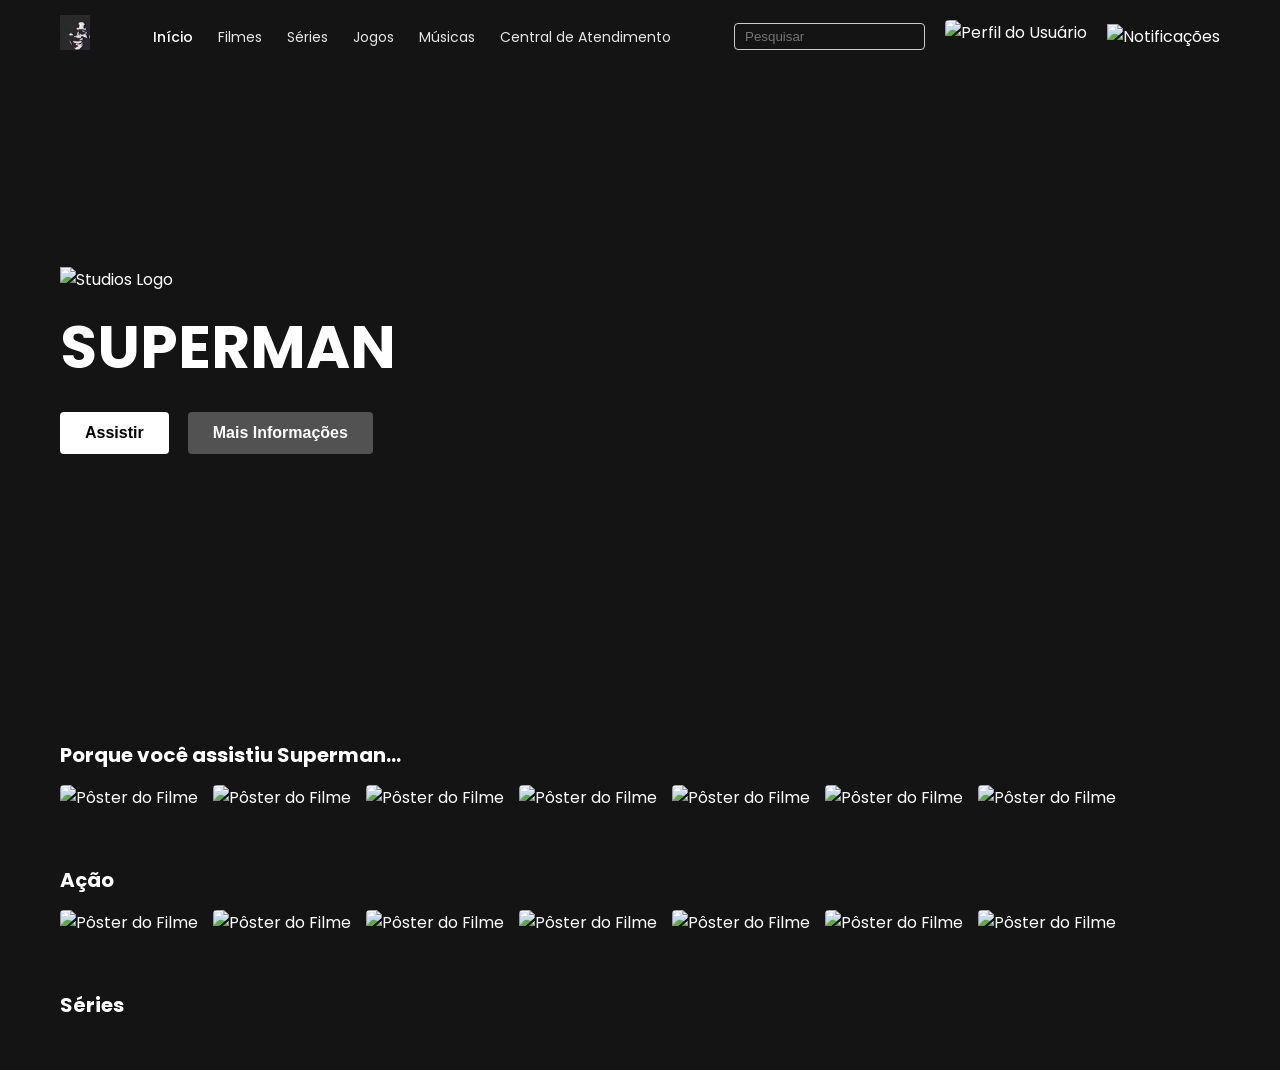
==== Stream Flow Project/index.html @ d80df19a "Add files via upload" ====
<!DOCTYPE html>
<html lang="pt-br">
<head>
    <meta charset="UTF-8">
    <meta name="viewport" content="width=device-width, initial-scale=1.0">
    <title>StreamFlow - Seu Centro de Entretenimento</title>
    
    <link rel="stylesheet" href="style.css">
    
    <link rel="preconnect" href="https://fonts.googleapis.com">
    <link rel="preconnect" href="https://fonts.gstatic.com" crossorigin>
    <link href="https://fonts.googleapis.com/css2?family=Poppins:wght@400;500;700&display=swap" rel="stylesheet">
</head>
<body>

    <header class="main-header">
        <div class="header-content">
            <a href="#" class="logo">
                <img src="images/unnamed (2).png" alt="StreamFlow Logo">
            </a>
            <nav class="main-nav">
                <ul>
                    <li><a href="#" class="active">Início</a></li>
                    <li><a href="#">Filmes</a></li>
                    <li><a href="#">Séries</a></li>
                    <li><a href="#">Jogos</a></li>
                    <li><a href="#">Músicas</a></li>
                    <li><a href="#">Central de Atendimento</a></li>
                </ul>
            </nav>
            <div class="user-menu">
                <input type="text" class="search-bar" placeholder="Pesquisar">
                <img src="images/user-avatar.png" alt="Perfil do Usuário" class="user-avatar">
                <img src="images/bell-icon.png" alt="Notificações" class="notification-bell">
            </div>
        </div>
    </header>

    <main>
        <section class="hero-section">
            <div class="hero-content">
                <img src="images/superman-studios-logo.png" alt="Studios Logo" class="hero-studio-logo">
                <h1 class="hero-title">SUPERMAN</h1>
                <div class="hero-buttons">
                    <button class="btn btn-primary">Assistir</button>
                    <button class="btn btn-secondary">Mais Informações</button>
                </div>
            </div>
        </section>

        <section class="carousel-section">
            <h2>Porque você assistiu Superman...</h2>
            <div class="movie-list">
                <div class="movie-poster">
                    <img src="images/poster-superman-1.jpg" alt="Pôster do Filme">
                </div>
                <div class="movie-poster">
                    <img src="images/poster-superman-2.jpg" alt="Pôster do Filme">
                </div>
                <div class="movie-poster">
                    <img src="images/poster-superman-3.jpg" alt="Pôster do Filme">
                </div>
                <div class="movie-poster">
                    <img src="images/poster-superman-4.jpg" alt="Pôster do Filme">
                </div>
                <div class="movie-poster">
                    <img src="images/poster-superman-5.jpg" alt="Pôster do Filme">
                </div>
                <div class="movie-poster">
                    <img src="images/poster-superman-6.jpg" alt="Pôster do Filme">
                </div>
                <div class="movie-poster">
                    <img src="images/poster-superman-7.jpg" alt="Pôster do Filme">
                </div>
            </div>
        </section>
        
        <section class="carousel-section">
            <h2>Ação</h2>
            <div class="movie-list">
                <div class="movie-poster">
                    <img src="images/poster-acao-1.jpg" alt="Pôster do Filme">
                </div>
                <div class="movie-poster">
                    <img src="images/poster-acao-2.jpg" alt="Pôster do Filme">
                </div>
                 <div class="movie-poster">
                    <img src="images/poster-acao-3.jpg" alt="Pôster do Filme">
                </div>
                 <div class="movie-poster">
                    <img src="images/poster-acao-4.jpg" alt="Pôster do Filme">
                </div>
                 <div class="movie-poster">
                    <img src="images/poster-acao-5.jpg" alt="Pôster do Filme">
                </div>
                 <div class="movie-poster">
                    <img src="images/poster-acao-6.jpg" alt="Pôster do Filme">
                </div>
                 <div class="movie-poster">
                    <img src="images/poster-acao-7.jpg" alt="Pôster do Filme">
                </div>
            </div>
        </section>

        <section class="carousel-section">
            <h2>Séries</h2>
            <div class="movie-list">
                </div>
        </section>

    </main>

</body>
</html>
---- Stream Flow Project/style.css ----
* {
    margin: 0;
    padding: 0;
    box-sizing: border-box;
}

body {
    background-color: #141414; 
    color: #ffffff; 
    font-family: 'Poppins', sans-serif;
}


.main-header {
    background-color: rgba(20, 20, 20, 0.8);
    padding: 15px 60px;
    position: fixed; 
    width: 100%;
    top: 0;
    z-index: 1000;
}

.header-content {
    display: flex;
    justify-content: space-between;
    align-items: center;
}

.logo img {
    height: 35px;
}

.main-nav ul {
    list-style: none;
    display: flex;
    gap: 25px;
}

.main-nav a {
    color: #e5e5e5;
    text-decoration: none;
    font-size: 14px;
    transition: color 0.3s;
}

.main-nav a:hover, .main-nav a.active {
    color: #ffffff;
    font-weight: 500;
}

.user-menu {
    display: flex;
    align-items: center;
    gap: 20px;
}

.search-bar {
    background-color: transparent;
    border: 1px solid #ccc;
    color: white;
    padding: 5px 10px;
    border-radius: 4px;
}

.user-avatar {
    height: 32px;
    border-radius: 4px;
}

.notification-bell {
    height: 24px;
}


.hero-section {
    height: 80vh; 
    background-image: linear-gradient(to top, rgba(20, 20, 20, 1) 10%, rgba(20, 20, 20, 0) 50%), url('images/superman-background.jpg');
    background-size: cover;
    background-position: center top;
    display: flex;
    flex-direction: column;
    justify-content: center;
    padding-left: 60px;
}

.hero-studio-logo {
    width: 150px;
    margin-bottom: 10px;
}

.hero-title {
    font-size: 60px;
    font-weight: 700;
    text-transform: uppercase;
    margin-bottom: 20px;
}

.hero-buttons .btn {
    padding: 12px 25px;
    border: none;
    border-radius: 4px;
    font-size: 16px;
    font-weight: 700;
    margin-right: 15px;
    cursor: pointer;
    transition: opacity 0.3s;
}

.hero-buttons .btn:hover {
    opacity: 0.8;
}

.btn-primary {
    background-color: #ffffff;
    color: #000000;
}

.btn-secondary {
    background-color: rgba(109, 109, 110, 0.7);
    color: #ffffff;
}


.carousel-section {
    padding: 20px 60px;
}

.carousel-section h2 {
    font-size: 20px;
    font-weight: 700;
    margin-bottom: 15px;
}

.movie-list {
    display: flex;
    gap: 15px;
    overflow-x: auto; 
    overflow-y: hidden;
    padding-bottom: 15px; 
}


.movie-list::-webkit-scrollbar {
    display: none;
}

.movie-poster img {
    width: 180px; 
    border-radius: 4px;
    transition: transform 0.3s ease;
}

.movie-poster img:hover {
    transform: scale(1.05); 
    cursor: pointer;
}
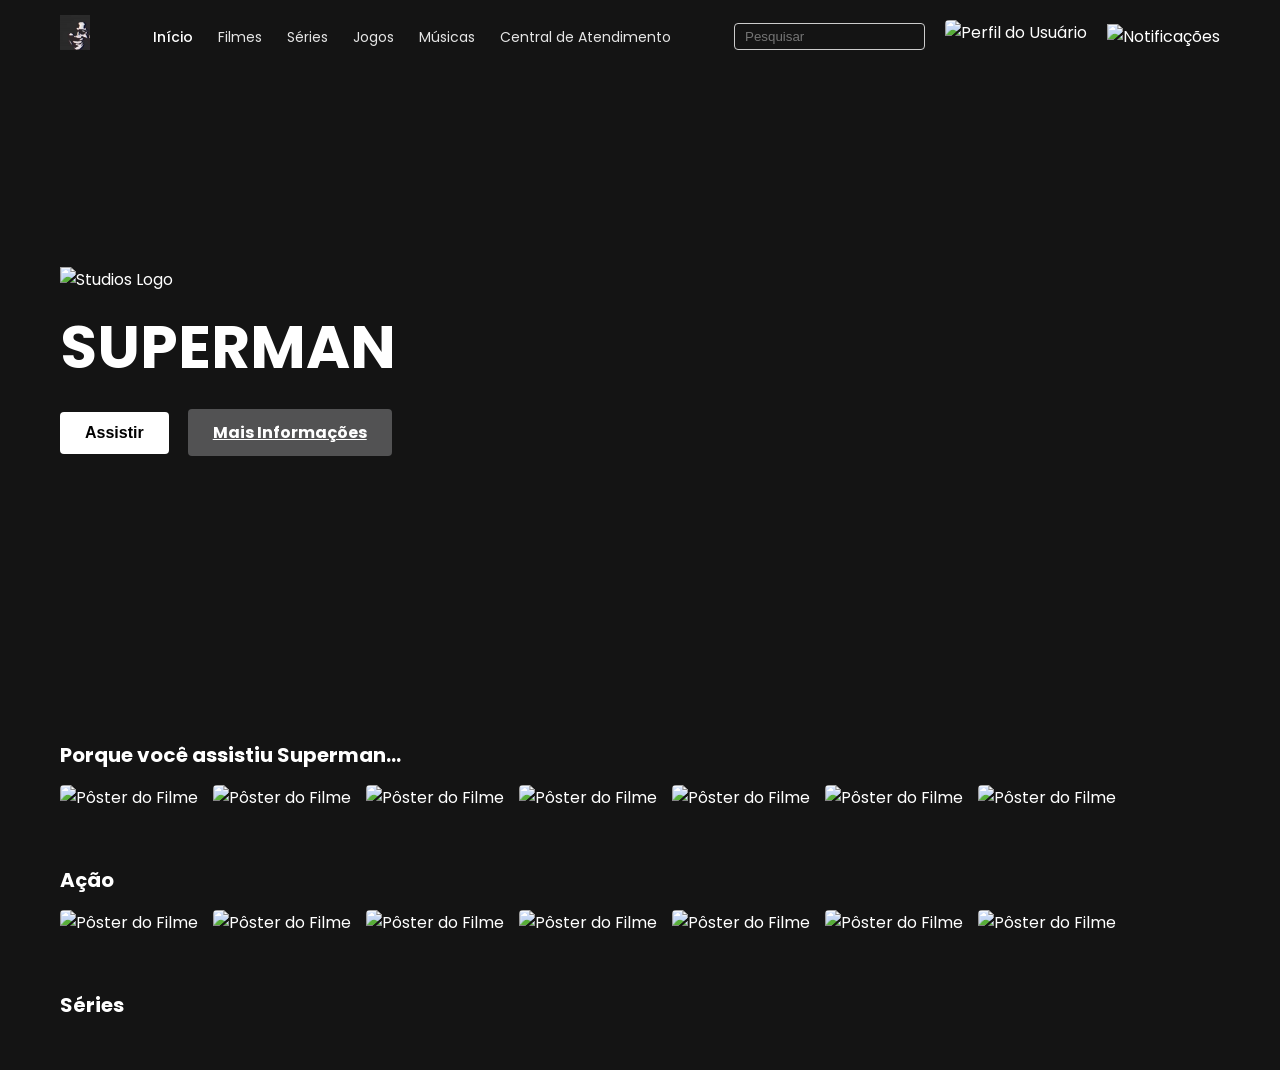
==== commit c38ff7ef: "algumas modificações" ====
--- a/Stream Flow Project/index.html
+++ b/Stream Flow Project/index.html
@@ -19,7 +19,7 @@
                 <img src="images/unnamed (2).png" alt="StreamFlow Logo">
             </a>
             <nav class="main-nav">
-                <ul>
+                <ul> 
                     <li><a href="#" class="active">Início</a></li>
                     <li><a href="#">Filmes</a></li>
                     <li><a href="#">Séries</a></li>
@@ -43,7 +43,9 @@
                 <h1 class="hero-title">SUPERMAN</h1>
                 <div class="hero-buttons">
                     <button class="btn btn-primary">Assistir</button>
-                    <button class="btn btn-secondary">Mais Informações</button>
+                    
+                    <a href="movie.html" class="btn btn-secondary">Mais Informações</a>
+
                 </div>
             </div>
         </section>
@@ -111,4 +113,4 @@
     </main>
 
 </body>
-</html>+</html>
--- a/Stream Flow Project/style.css
+++ b/Stream Flow Project/style.css
@@ -1,4 +1,15 @@
 
+* {
+    margin: 0;
+    padding: 0;
+    box-sizing: border-box;
+}
+
+body {
+    background-color: #141414; 
+    color: #ffffff; 
+    font-family: 'Poppins', sans-serif;
+}
 * {
     margin: 0;
     padding: 0;
@@ -154,4 +165,258 @@
 .movie-poster img:hover {
     transform: scale(1.05); 
     cursor: pointer;
+}
+
+
+.movie-hero {
+    height: 90vh; 
+  
+    background-image: 
+        linear-gradient(to right, rgba(20, 20, 20, 1) 5%, rgba(20, 20, 20, 0.5) 60%, rgba(20, 20, 20, 0) 100%), 
+        url('images/superman-details-background.jpg.png');
+    background-size: cover;
+    background-position: center top;
+    display: flex;
+    align-items: center; 
+    padding: 0 60px;
+}
+
+.hero-details {
+    max-width: 50%;
+}
+
+.studio-logo {
+    width: 120px;
+    margin-bottom: 10px;
+}
+
+.movie-title {
+    font-size: 52px;
+    font-weight: 700;
+    margin-bottom: 15px;
+}
+
+.metadata {
+    display: flex;
+    align-items: center;
+    gap: 12px;
+    margin-bottom: 15px;
+}
+
+.metadata .tag {
+    border: 1px solid rgba(255, 255, 255, 0.7);
+    padding: 2px 6px;
+    font-size: 12px;
+    border-radius: 4px;
+}
+
+.metadata .age-rating {
+    background-color: #e5a00d;
+    color: #141414;
+    border: none;
+    font-weight: 700;
+}
+
+.movie-info {
+    font-size: 14px;
+    color: #c9c9c9;
+    margin-bottom: 10px;
+}
+
+.movie-description {
+    font-size: 15px;
+    line-height: 1.5;
+    margin-bottom: 25px;
+    max-width: 550px;
+}
+
+.action-buttons .btn {
+    padding: 12px 25px;
+    border: none;
+    border-radius: 4px;
+    font-size: 16px;
+    font-weight: 700;
+    margin-right: 15px;
+    cursor: pointer;
+    transition: opacity 0.3s;
+}
+
+.action-buttons .btn:hover {
+    opacity: 0.8;
+}
+
+
+.content-tabs {
+    padding: 0 60px;
+    border-bottom: 1px solid #333;
+    margin-top: -30px; 
+    position: relative; 
+    z-index: 10;
+}
+
+.content-tabs ul {
+    list-style: none;
+    display: flex;
+    gap: 30px;
+}
+
+.content-tabs a {
+    color: #a8a8a8;
+    text-decoration: none;
+    text-transform: uppercase;
+    font-size: 14px;
+    font-weight: 700;
+    display: inline-block;
+    padding: 15px 0;
+    border-bottom: 3px solid transparent; 
+    transition: all 0.3s;
+}
+
+.content-tabs a.active, .content-tabs a:hover {
+    color: #ffffff;
+    border-bottom-color: #e50914; 
+}
+
+.main-header {
+    background-color: rgba(20, 20, 20, 0.8);
+    padding: 15px 60px;
+    position: fixed; 
+    width: 100%;
+    top: 0;
+    z-index: 1000;
+}
+
+.header-content {
+    display: flex;
+    justify-content: space-between;
+    align-items: center;
+}
+
+.logo img {
+    height: 35px;
+}
+
+.main-nav ul {
+    list-style: none;
+    display: flex;
+    gap: 25px;
+}
+
+.main-nav a {
+    color: #e5e5e5;
+    text-decoration: none;
+    font-size: 14px;
+    transition: color 0.3s;
+}
+
+.main-nav a:hover, .main-nav a.active {
+    color: #ffffff;
+    font-weight: 500;
+}
+
+.user-menu {
+    display: flex;
+    align-items: center;
+    gap: 20px;
+}
+
+.search-bar {
+    background-color: transparent;
+    border: 1px solid #ccc;
+    color: white;
+    padding: 5px 10px;
+    border-radius: 4px;
+}
+
+.user-avatar {
+    height: 32px;
+    border-radius: 4px;
+}
+
+.notification-bell {
+    height: 24px;
+}
+
+
+.hero-section {
+    height: 80vh; 
+    background-image: linear-gradient(to top, rgba(20, 20, 20, 1) 10%, rgba(20, 20, 20, 0) 50%), url('images/superman-background.jpg');
+    background-size: cover;
+    background-position: center top;
+    display: flex;
+    flex-direction: column;
+    justify-content: center;
+    padding-left: 60px;
+}
+
+.hero-studio-logo {
+    width: 150px;
+    margin-bottom: 10px;
+}
+
+.hero-title {
+    font-size: 60px;
+    font-weight: 700;
+    text-transform: uppercase;
+    margin-bottom: 20px;
+}
+
+.hero-buttons .btn {
+    padding: 12px 25px;
+    border: none;
+    border-radius: 4px;
+    font-size: 16px;
+    font-weight: 700;
+    margin-right: 15px;
+    cursor: pointer;
+    transition: opacity 0.3s;
+}
+
+.hero-buttons .btn:hover {
+    opacity: 0.8;
+}
+
+.btn-primary {
+    background-color: #ffffff;
+    color: #000000;
+}
+
+.btn-secondary {
+    background-color: rgba(109, 109, 110, 0.7);
+    color: #ffffff;
+}
+
+
+.carousel-section {
+    padding: 20px 60px;
+}
+
+.carousel-section h2 {
+    font-size: 20px;
+    font-weight: 700;
+    margin-bottom: 15px;
+}
+
+.movie-list {
+    display: flex;
+    gap: 15px;
+    overflow-x: auto; 
+    overflow-y: hidden;
+    padding-bottom: 15px; 
+}
+
+
+.movie-list::-webkit-scrollbar {
+    display: none;
+}
+
+.movie-poster img {
+    width: 180px; 
+    border-radius: 4px;
+    transition: transform 0.3s ease;
+}
+
+.movie-poster img:hover {
+    transform: scale(1.05); 
+    cursor: pointer;
 }
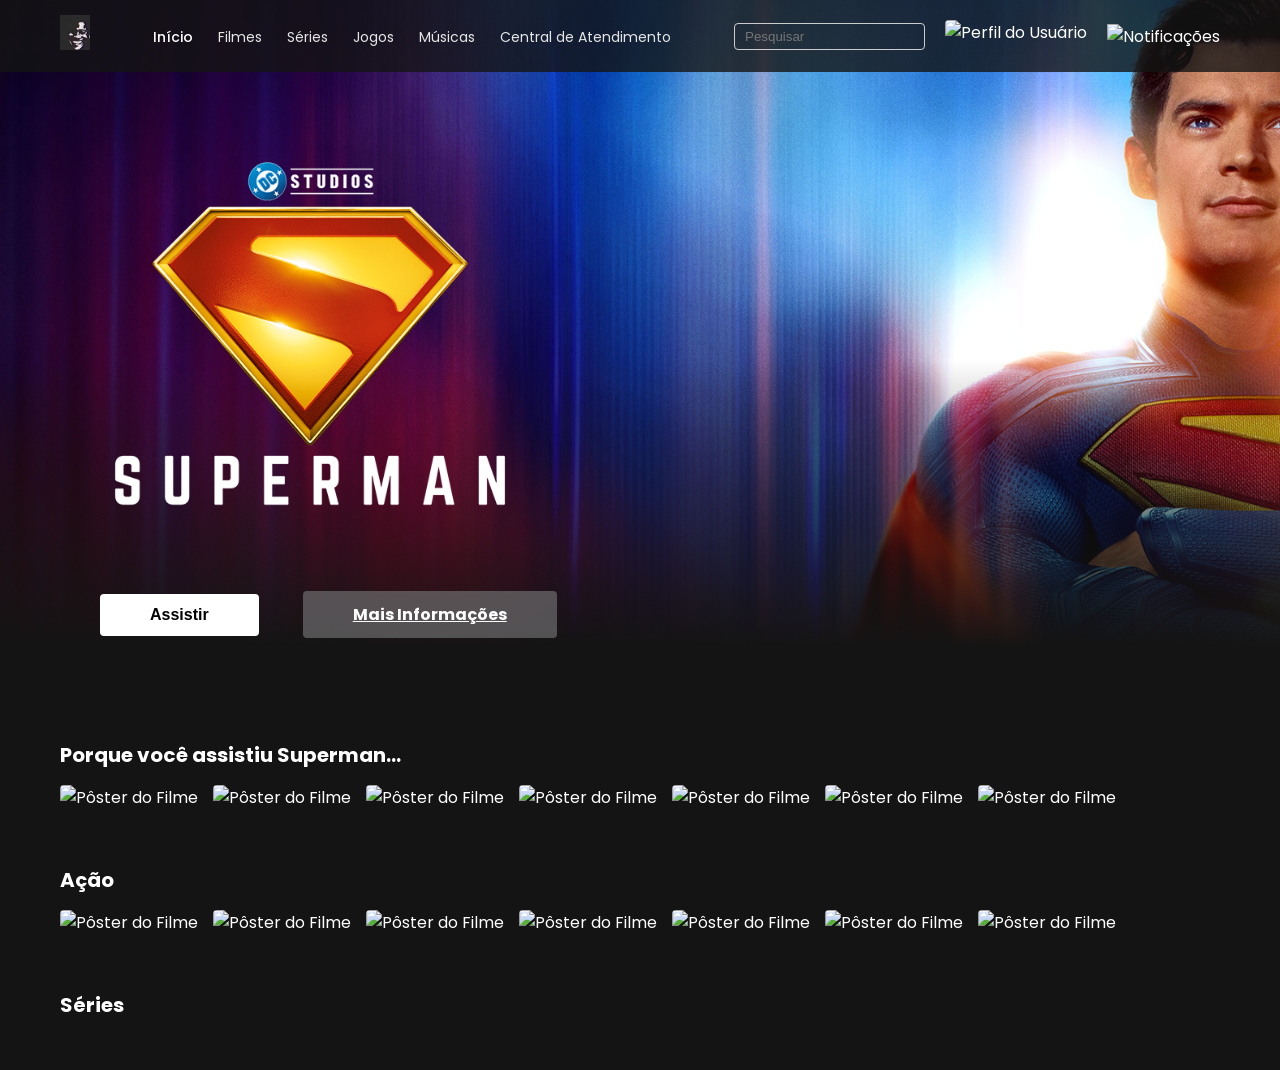
==== commit 09b3e198: "mudanças" ====
--- a/Stream Flow Project/index.html
+++ b/Stream Flow Project/index.html
@@ -39,8 +39,7 @@
     <main>
         <section class="hero-section">
             <div class="hero-content">
-                <img src="images/superman-studios-logo.png" alt="Studios Logo" class="hero-studio-logo">
-                <h1 class="hero-title">SUPERMAN</h1>
+                <img src="images/Filme-Logo.png" alt="Studios Logo" class="hero-studio-logo">
                 <div class="hero-buttons">
                     <button class="btn btn-primary">Assistir</button>
                     
--- a/Stream Flow Project/style.css
+++ b/Stream Flow Project/style.css
@@ -86,7 +86,7 @@
 
 .hero-section {
     height: 80vh; 
-    background-image: linear-gradient(to top, rgba(20, 20, 20, 1) 10%, rgba(20, 20, 20, 0) 50%), url('images/superman-background.jpg');
+    background-image: linear-gradient(to top, rgba(20, 20, 20, 1) 10%, rgba(20, 20, 20, 0) 50%), url('images/superman-details-background.jpg.png');
     background-size: cover;
     background-position: center top;
     display: flex;
@@ -97,7 +97,7 @@
 
 .hero-studio-logo {
     width: 150px;
-    margin-bottom: 10px;
+    margin-bottom: 199px;
 }
 
 .hero-title {
@@ -340,7 +340,7 @@
 
 .hero-section {
     height: 80vh; 
-    background-image: linear-gradient(to top, rgba(20, 20, 20, 1) 10%, rgba(20, 20, 20, 0) 50%), url('images/superman-background.jpg');
+    background-image: linear-gradient(to top, rgba(20, 20, 20, 1) 10%, rgba(20, 20, 20, 0) 50%), url('images/Superman-Home.png');
     background-size: cover;
     background-position: center top;
     display: flex;
@@ -350,24 +350,18 @@
 }
 
 .hero-studio-logo {
-    width: 150px;
-    margin-bottom: 10px;
-}
-
-.hero-title {
-    font-size: 60px;
-    font-weight: 700;
-    text-transform: uppercase;
-    margin-bottom: 20px;
+    width: 500px;
+    margin-bottom: 2px;
 }
 
 .hero-buttons .btn {
-    padding: 12px 25px;
+    padding: 12px 50px;
     border: none;
     border-radius: 4px;
     font-size: 16px;
     font-weight: 700;
-    margin-right: 15px;
+    margin-right: 0px;
+    margin-left: 40px;
     cursor: pointer;
     transition: opacity 0.3s;
 }
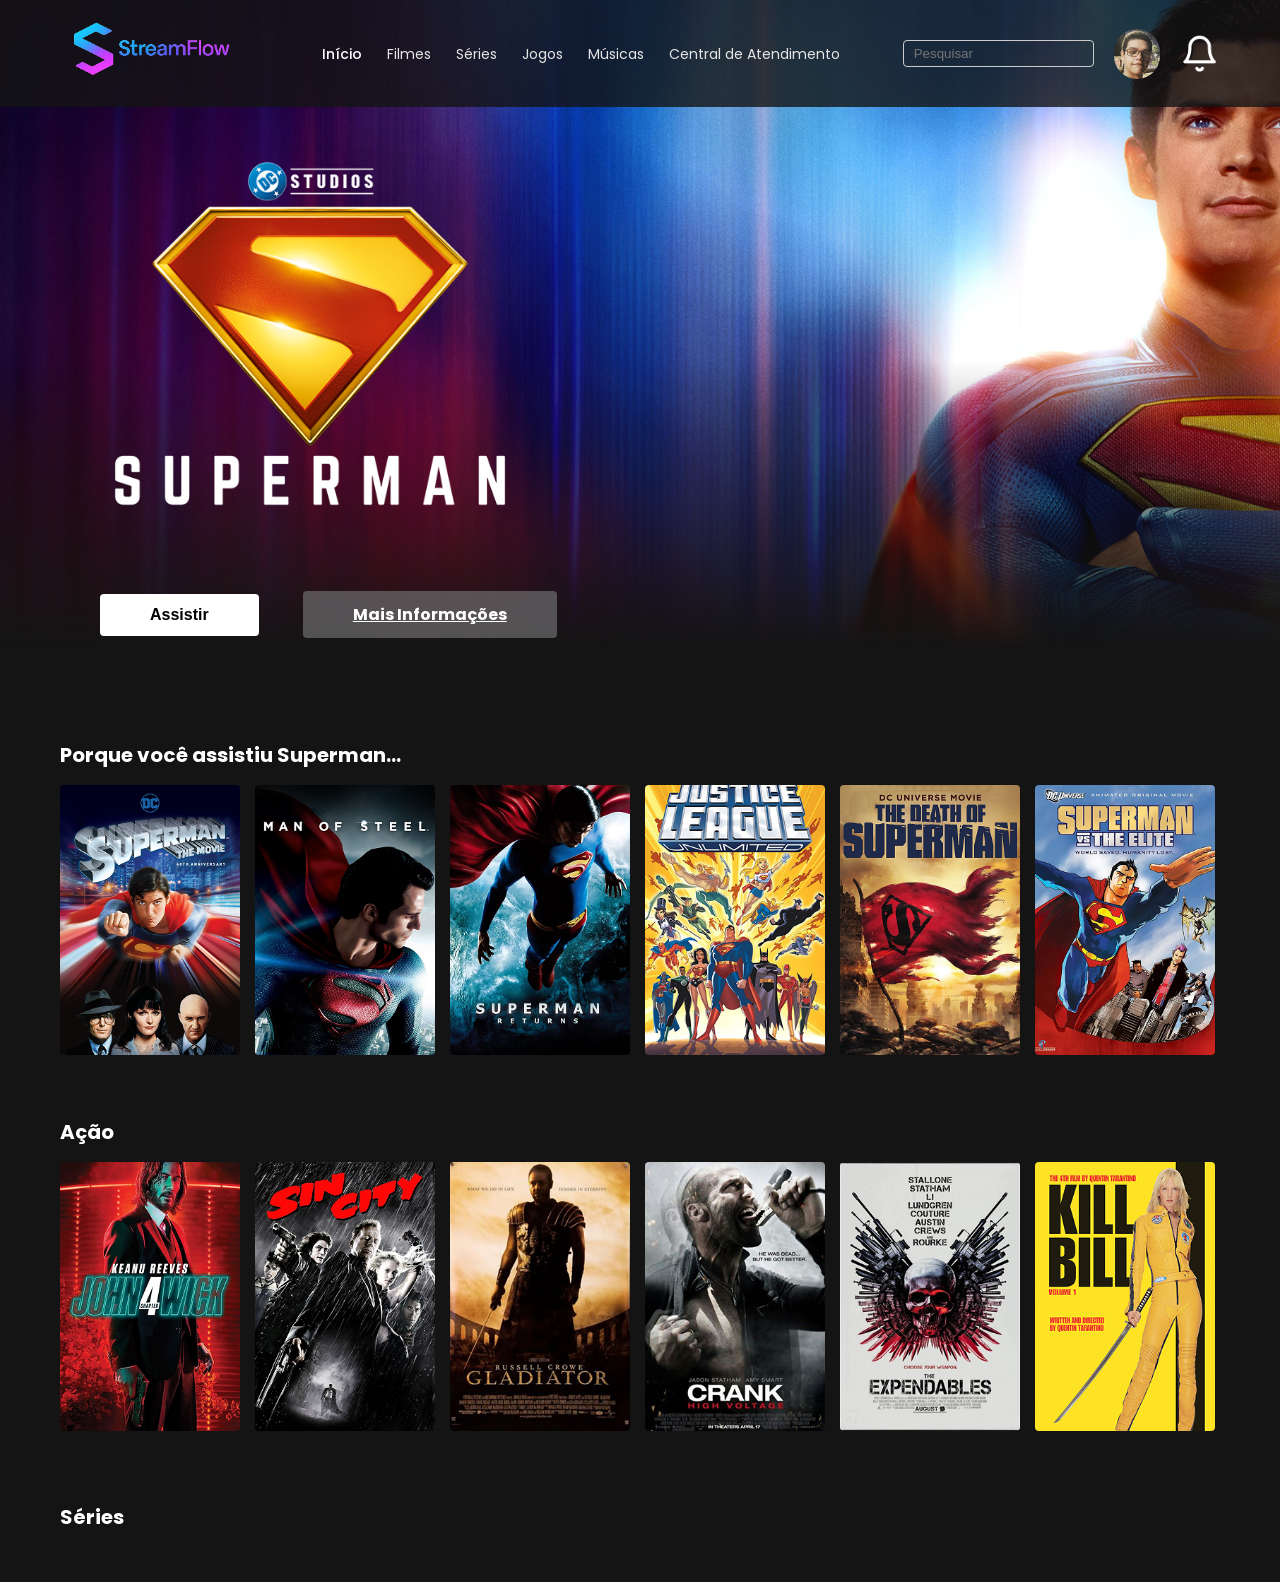
==== commit f3271b96: "Superman Ficou Fraco" ====
--- a/Stream Flow Project/index.html
+++ b/Stream Flow Project/index.html
@@ -16,7 +16,7 @@
     <header class="main-header">
         <div class="header-content">
             <a href="#" class="logo">
-                <img src="images/unnamed (2).png" alt="StreamFlow Logo">
+                <img src="images/LogoStreaming.png" alt="StreamFlow Logo">
             </a>
             <nav class="main-nav">
                 <ul> 
@@ -30,8 +30,8 @@
             </nav>
             <div class="user-menu">
                 <input type="text" class="search-bar" placeholder="Pesquisar">
-                <img src="images/user-avatar.png" alt="Perfil do Usuário" class="user-avatar">
-                <img src="images/bell-icon.png" alt="Notificações" class="notification-bell">
+                <img src="images/Nicolas.png" alt="Perfil do Usuário" class="user-avatar">
+                <img src="images/Bell.png" alt="Notificações" class="notification-bell">
             </div>
         </div>
     </header>
@@ -53,25 +53,25 @@
             <h2>Porque você assistiu Superman...</h2>
             <div class="movie-list">
                 <div class="movie-poster">
-                    <img src="images/poster-superman-1.jpg" alt="Pôster do Filme">
+                    <img src="images/image 15.png" alt="Pôster do Filme">
                 </div>
                 <div class="movie-poster">
-                    <img src="images/poster-superman-2.jpg" alt="Pôster do Filme">
+                    <img src="images/image 13.png" alt="Pôster do Filme">
                 </div>
                 <div class="movie-poster">
-                    <img src="images/poster-superman-3.jpg" alt="Pôster do Filme">
+                    <img src="images/image 14.png" alt="Pôster do Filme">
                 </div>
                 <div class="movie-poster">
-                    <img src="images/poster-superman-4.jpg" alt="Pôster do Filme">
+                    <img src="images/image 11.png" alt="Pôster do Filme">
                 </div>
                 <div class="movie-poster">
-                    <img src="images/poster-superman-5.jpg" alt="Pôster do Filme">
+                    <img src="images/image 16.png" alt="Pôster do Filme">
                 </div>
                 <div class="movie-poster">
-                    <img src="images/poster-superman-6.jpg" alt="Pôster do Filme">
+                    <img src="images/image 17.png" alt="Pôster do Filme">
                 </div>
                 <div class="movie-poster">
-                    <img src="images/poster-superman-7.jpg" alt="Pôster do Filme">
+                    <img src="images/image 12.png" alt="Pôster do Filme">
                 </div>
             </div>
         </section>
@@ -80,25 +80,25 @@
             <h2>Ação</h2>
             <div class="movie-list">
                 <div class="movie-poster">
-                    <img src="images/poster-acao-1.jpg" alt="Pôster do Filme">
+                    <img src="images/image 17 (1).png" alt="Pôster do Filme">
                 </div>
                 <div class="movie-poster">
-                    <img src="images/poster-acao-2.jpg" alt="Pôster do Filme">
+                    <img src="images/image 18.png" alt="Pôster do Filme">
                 </div>
                  <div class="movie-poster">
-                    <img src="images/poster-acao-3.jpg" alt="Pôster do Filme">
+                    <img src="images/image 19.png" alt="Pôster do Filme">
                 </div>
                  <div class="movie-poster">
-                    <img src="images/poster-acao-4.jpg" alt="Pôster do Filme">
+                    <img src="images/image 20.png" alt="Pôster do Filme">
                 </div>
                  <div class="movie-poster">
-                    <img src="images/poster-acao-5.jpg" alt="Pôster do Filme">
+                    <img src="images/image 21.png" alt="Pôster do Filme">
                 </div>
                  <div class="movie-poster">
-                    <img src="images/poster-acao-6.jpg" alt="Pôster do Filme">
+                    <img src="images/image 22 (1).png" alt="Pôster do Filme">
                 </div>
                  <div class="movie-poster">
-                    <img src="images/poster-acao-7.jpg" alt="Pôster do Filme">
+                    <img src="images/image 23 (1).png" alt="Pôster do Filme">
                 </div>
             </div>
         </section>
--- a/Stream Flow Project/style.css
+++ b/Stream Flow Project/style.css
@@ -40,6 +40,9 @@
 
 .logo img {
     height: 35px;
+    height: 70px;
+    width: 200px;
+    border-radius: 4px;
 }
 
 .main-nav ul {
@@ -84,6 +87,8 @@
 }
 
 
+
+
 .hero-section {
     height: 80vh; 
     background-image: linear-gradient(to top, rgba(20, 20, 20, 1) 10%, rgba(20, 20, 20, 0) 50%), url('images/superman-details-background.jpg.png');
@@ -93,6 +98,7 @@
     flex-direction: column;
     justify-content: center;
     padding-left: 60px;
+    
 }
 
 .hero-studio-logo {
@@ -170,6 +176,13 @@
 
 .movie-hero {
     height: 90vh; 
+
+    .logo img {
+        height: 35px;
+        height: 70px;
+        width: 200px;
+        border-radius: 4px;
+    }
   
     background-image: 
         linear-gradient(to right, rgba(20, 20, 20, 1) 5%, rgba(20, 20, 20, 0.5) 60%, rgba(20, 20, 20, 0) 100%), 
@@ -186,8 +199,8 @@
 }
 
 .studio-logo {
-    width: 120px;
-    margin-bottom: 10px;
+    width: 500px;
+    margin-bottom: 2px;
 }
 
 .movie-title {
@@ -293,7 +306,10 @@
 }
 
 .logo img {
-    height: 35px;
+    height: 70px;
+    width: 200px;
+    border-radius: 4px;
+    
 }
 
 .main-nav ul {
@@ -318,6 +334,8 @@
     display: flex;
     align-items: center;
     gap: 20px;
+
+
 }
 
 .search-bar {
@@ -329,12 +347,12 @@
 }
 
 .user-avatar {
-    height: 32px;
-    border-radius: 4px;
+    height: 50px;
+    border-radius: 50px;
 }
 
 .notification-bell {
-    height: 24px;
+    height: 40px;
 }
 
 
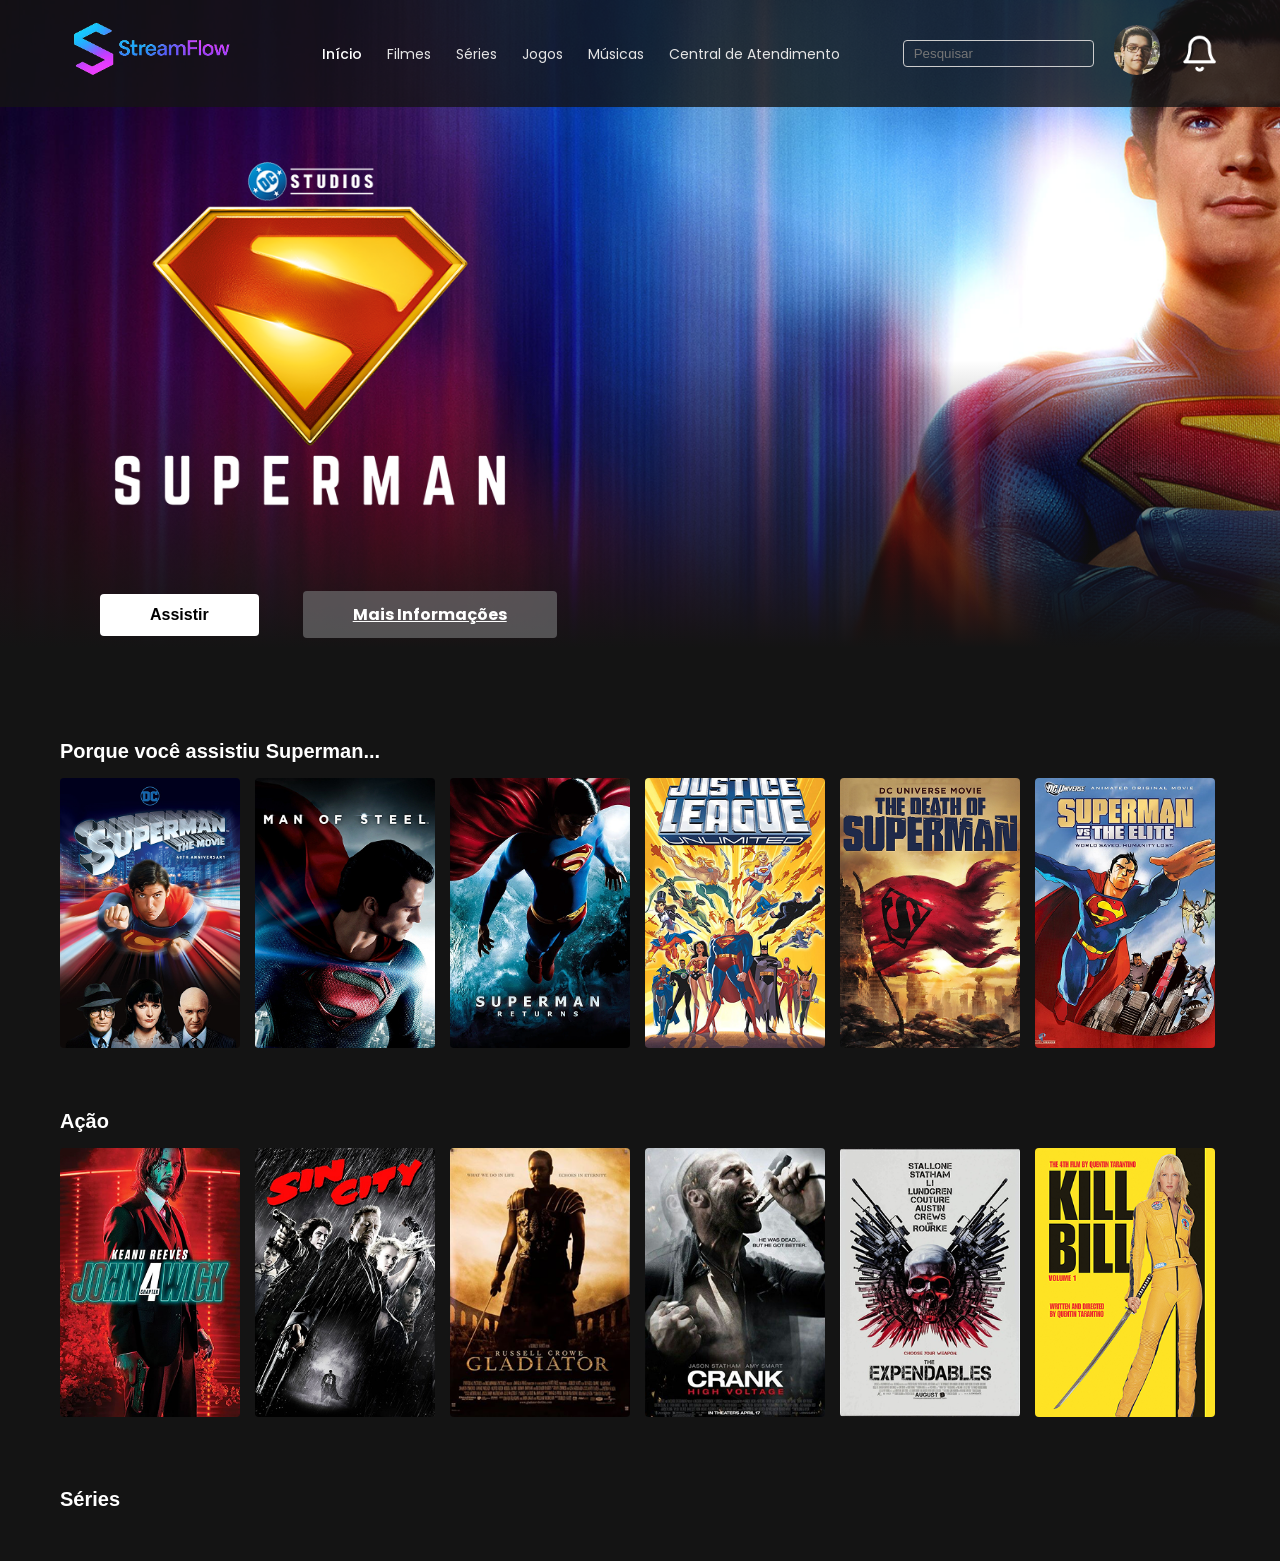
==== commit 2b700ee1: "Página do perfil Além da página do perfil, linkei a foto de Nicolas na Home para acessar o perfil, e" ====
--- a/Stream Flow Project/index.html
+++ b/Stream Flow Project/index.html
@@ -30,7 +30,9 @@
             </nav>
             <div class="user-menu">
                 <input type="text" class="search-bar" placeholder="Pesquisar">
+                <a href="perfil.html">
                 <img src="images/Nicolas.png" alt="Perfil do Usuário" class="user-avatar">
+                </a>
                 <img src="images/Bell.png" alt="Notificações" class="notification-bell">
             </div>
         </div>
--- a/Stream Flow Project/style.css
+++ b/Stream Flow Project/style.css
@@ -431,4 +431,153 @@
 .movie-poster img:hover {
     transform: scale(1.05); 
     cursor: pointer;
+}
+
+/*Sérgio*/
+
+.info-usuario {
+    display: flex;
+    align-items: center; /* Centraliza verticalmente a foto e o texto */
+    gap: 20px; /* Espaço entre a foto e o texto */
+    padding: 20px;
+    background-color: var(--cor-principal-fundo); /* Se o header tiver um fundo */
+}
+
+.foto-perfil {
+    width: 180px;
+    height: 180px;
+    border-radius: 50%; /* Faz a imagem ser redonda */
+    object-fit: cover;
+}
+
+.estatisticas-container {
+    display: grid;
+    /* Divide o espaço em 3 colunas de largura igual (1fr) */
+    grid-template-columns: repeat(3, 1fr); 
+    text-align: center;
+    padding: 15px 0;
+    border-bottom: 1px solid rgba(255, 255, 255, 0.425);
+}
+
+.stat-valor {
+    font-size: 2em;
+    font-weight: bold;
+}
+
+.stat-label {
+    font-size: 0.8em;
+    color: #c0c0c0; /* Cor mais clara para o rótulo */
+}
+
+.galeria-capas {
+    padding: 20px 60px;
+    display: flex;
+    gap: 15px;
+    overflow-x: auto;
+    overflow-y: hidden;
+    padding-bottom: 15px;
+  
+}
+
+.item-capa img {
+    width: 180px;
+    height: auto;
+    border-radius: 4px; /* Cantos arredondados das capas */
+    display: block;
+    transition: transform 0.3s ease;
+    
+}
+
+.item-capa img:hover {
+    transform: scale(1.05);
+    cursor: pointer;
+}
+
+/* Aplicação Global da Fonte */
+.perfil-container {
+    font-family: 'Roboto', sans-serif;
+    color: var(--cor-texto-principal);
+    background-color: var(--cor-fundo-principal);
+    margin: 0;
+}
+
+/* Para o nome Nicolas e os números (69, 14, 23) */
+h2, .stat-valor {
+    font-family:'Lucida Sans', 'Lucida Sans Regular', 'Lucida Grande', 'Lucida Sans Unicode', Geneva, Verdana, sans-serif;
+    font-weight: 700; /* Negrito */
+    font-size: 250%;
+}
+
+/* Para o texto secundário (Cinéfilo e Gamer, Filmes Assistidos) */
+p, .stat-label {
+    font-weight: 400; /* Regular */
+}
+
+.perfil-container {
+
+    /* APLICAÇÃO DO DEGRADÊ: Linear, de cima para baixo */
+    background: linear-gradient(
+        to bottom, 
+        #1C91BC 0%,    
+        #000000 59%,
+        #C83898 100%    
+    );
+}
+
+/* Container que engloba o link 'Voltar' e o 'PERFIL' */
+.topo-nav {
+    display: flex; /* Habilita o Flexbox */
+    justify-content: space-between; /* Distribui os itens nas extremidades: 'Voltar' à esquerda e 'PERFIL' no centro */
+    align-items: center; /* Centraliza os itens verticalmente (se tiverem alturas diferentes) */
+    padding: 15px 20px; /* Adiciona algum espaçamento interno (top/bottom e laterais) */
+    position: relative; /* Essencial para centralizar o H1 com precisão */
+}
+
+.topo-nav h1 {
+    /* Centralização usando a técnica de `position: absolute` */
+    position: absolute; /* Sai do fluxo normal */
+    left: 50%;          /* Move para 50% da largura do contêiner */
+    transform: translateX(-50%); /* Ajusta 50% para a esquerda, centralizando o elemento */
+    
+    /* Outros estilos para o H1 */
+    margin: 0; /* Remove margens padrão para garantir o alinhamento */
+    font-size: 2.00em;
+    letter-spacing: 2px; /* Adiciona um pequeno espaçamento entre letras como no Figma */
+    color: var(--cor-texto-principal);
+}
+
+.topo-nav .btn-voltar {
+    color: var(--cor-texto-secundario); /* Cor mais sutil */
+    text-decoration: none; /* Remove o sublinhado padrão de links */
+    z-index: 10; /* Garante que o link fique por cima do H1 se houver sobreposição */
+    font-size: 0.9em;
+}
+
+/* Container que engloba todas as listas (Filmes, Séries, Jogos) */
+.lista-preferencias {
+    /* Adiciona espaço acima e abaixo de TODO o bloco de listas */
+    padding-top: 30px; 
+    padding-bottom: 30px;
+    padding-left: 20px; /* Mantém o alinhamento com os outros conteúdos */
+    padding-right: 20px;
+}
+
+.secao-lista h3 {
+    display: flex; /* Alinha o texto e o ícone lado a lado */
+    align-items: center; /* Centraliza verticalmente o texto e o ícone */
+    margin-bottom: 15px; /* Adiciona espaço entre o título e as capas que virão abaixo */
+}
+
+.icone-editar {
+    /* Ajusta a bolha branca com o ícone de lápis */
+    background-color: white;
+    color: black;
+    border-radius: 50%;
+    width: 20px;
+    height: 20px;
+    display: flex;
+    justify-content: center;
+    align-items: center;
+    font-size: 12px;
+    margin-left: 10px; /* Afasta o ícone do texto 'Filmes' */
 }
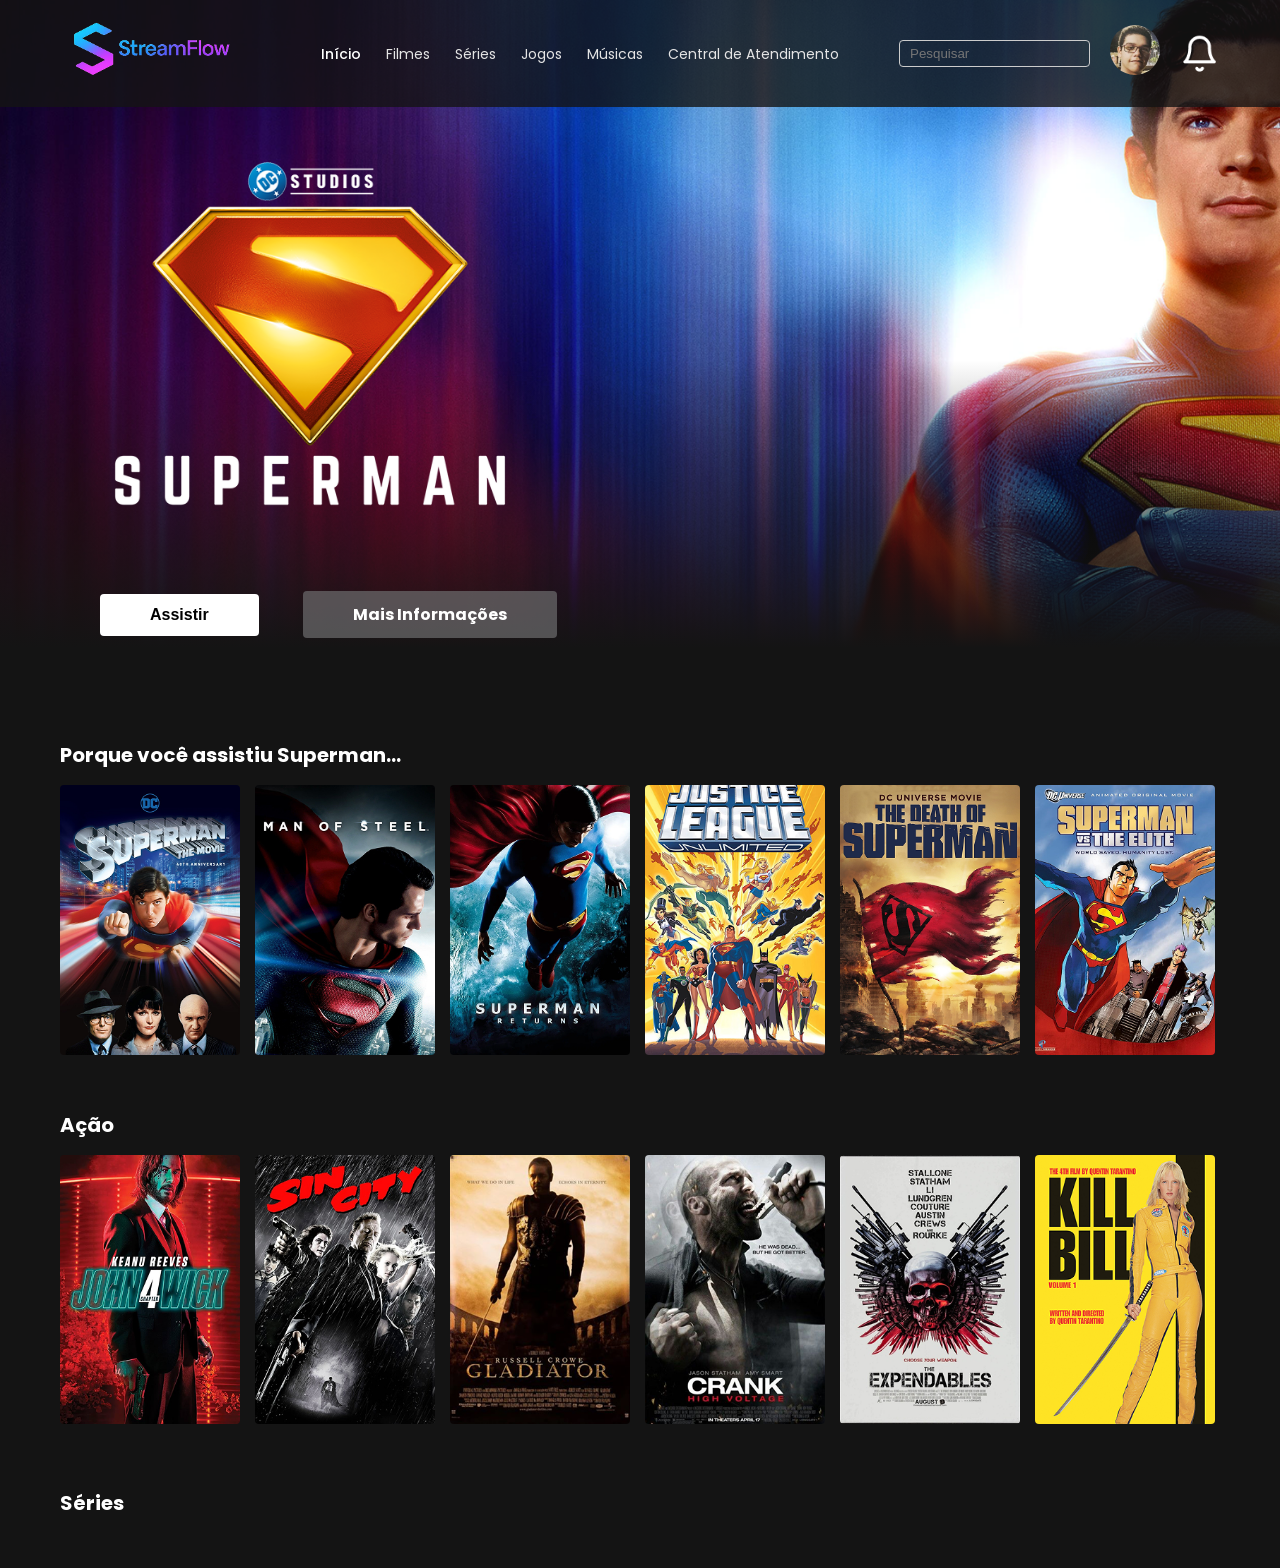
==== commit 804b4d05: "Apresentação 2 Ciclo Completa" ====
--- a/Stream Flow Project/index.html
+++ b/Stream Flow Project/index.html
@@ -6,6 +6,7 @@
     <title>StreamFlow - Seu Centro de Entretenimento</title>
     
     <link rel="stylesheet" href="style.css">
+    
     
     <link rel="preconnect" href="https://fonts.googleapis.com">
     <link rel="preconnect" href="https://fonts.gstatic.com" crossorigin>
--- a/Stream Flow Project/style.css
+++ b/Stream Flow Project/style.css
@@ -1,32 +1,28 @@
-
-* {
+/* ESTILOS GLOBAIS */
+   * {
     margin: 0;
     padding: 0;
     box-sizing: border-box;
 }
 
 body {
-    background-color: #141414; 
-    color: #ffffff; 
+    background-color: #141414;
+    color: #ffffff;
     font-family: 'Poppins', sans-serif;
 }
-* {
-    margin: 0;
-    padding: 0;
-    box-sizing: border-box;
-}
-
-body {
-    background-color: #141414; 
-    color: #ffffff; 
-    font-family: 'Poppins', sans-serif;
-}
-
-
+
+a {
+    text-decoration: none;
+    color: inherit; 
+}
+
+/* COMPONENTES REUTILIZÁVEIS */
+
+/*  Cabeçalho Principal */
 .main-header {
     background-color: rgba(20, 20, 20, 0.8);
     padding: 15px 60px;
-    position: fixed; 
+    position: fixed;
     width: 100%;
     top: 0;
     z-index: 1000;
@@ -39,12 +35,12 @@
 }
 
 .logo img {
-    height: 35px;
-    height: 70px;
+    height: 70px; 
     width: 200px;
     border-radius: 4px;
 }
 
+/* Navegação Principal  */
 .main-nav ul {
     list-style: none;
     display: flex;
@@ -53,16 +49,17 @@
 
 .main-nav a {
     color: #e5e5e5;
-    text-decoration: none;
     font-size: 14px;
     transition: color 0.3s;
 }
 
-.main-nav a:hover, .main-nav a.active {
+.main-nav a:hover,
+.main-nav a.active {
     color: #ffffff;
     font-weight: 500;
 }
 
+/*  Menu do Usuário  */
 .user-menu {
     display: flex;
     align-items: center;
@@ -78,42 +75,19 @@
 }
 
 .user-avatar {
-    height: 32px;
-    border-radius: 4px;
+    height: 50px; 
+    width: 50px;
+    border-radius: 50%;
+    object-fit: cover; 
 }
 
 .notification-bell {
-    height: 24px;
-}
-
-
-
-
-.hero-section {
-    height: 80vh; 
-    background-image: linear-gradient(to top, rgba(20, 20, 20, 1) 10%, rgba(20, 20, 20, 0) 50%), url('images/superman-details-background.jpg.png');
-    background-size: cover;
-    background-position: center top;
-    display: flex;
-    flex-direction: column;
-    justify-content: center;
-    padding-left: 60px;
-    
-}
-
-.hero-studio-logo {
-    width: 150px;
-    margin-bottom: 199px;
-}
-
-.hero-title {
-    font-size: 60px;
-    font-weight: 700;
-    text-transform: uppercase;
-    margin-bottom: 20px;
-}
-
-.hero-buttons .btn {
+    height: 40px; 
+    cursor: pointer;
+}
+
+/* Botões Padrão */
+.btn {
     padding: 12px 25px;
     border: none;
     border-radius: 4px;
@@ -124,7 +98,7 @@
     transition: opacity 0.3s;
 }
 
-.hero-buttons .btn:hover {
+.btn:hover {
     opacity: 0.8;
 }
 
@@ -138,7 +112,7 @@
     color: #ffffff;
 }
 
-
+/* Seção de Carrossel de Filmes/Séries */
 .carousel-section {
     padding: 20px 60px;
 }
@@ -152,61 +126,73 @@
 .movie-list {
     display: flex;
     gap: 15px;
-    overflow-x: auto; 
+    overflow-x: auto;
     overflow-y: hidden;
-    padding-bottom: 15px; 
-}
-
+    padding-bottom: 15px;
+}
 
 .movie-list::-webkit-scrollbar {
-    display: none;
+    display: none; 
 }
 
 .movie-poster img {
-    width: 180px; 
+    width: 180px;
     border-radius: 4px;
     transition: transform 0.3s ease;
+    display: block;
 }
 
 .movie-poster img:hover {
-    transform: scale(1.05); 
+    transform: scale(1.05);
     cursor: pointer;
 }
 
 
+
+/*  PÁGINA INICIAL */
+.hero-section {
+    height: 80vh;
+    background-image: linear-gradient(to top, rgba(20, 20, 20, 1) 10%, rgba(20, 20, 20, 0) 50%), url('images/Superman-Home.png');
+    background-size: cover;
+    background-position: center top;
+    display: flex;
+    flex-direction: column;
+    justify-content: center;
+    padding-left: 60px;
+}
+
+.hero-section .hero-studio-logo {
+    width: 500px;
+    margin-bottom: 2px;
+}
+
+.hero-section .hero-buttons .btn {
+    padding: 12px 50px; 
+    margin-left: 40px;
+    margin-right: 0px;
+}
+
+/*  PÁGINA DE DETALHES DO FILME */
 .movie-hero {
-    height: 90vh; 
-
-    .logo img {
-        height: 35px;
-        height: 70px;
-        width: 200px;
-        border-radius: 4px;
-    }
-  
-    background-image: 
-        linear-gradient(to right, rgba(20, 20, 20, 1) 5%, rgba(20, 20, 20, 0.5) 60%, rgba(20, 20, 20, 0) 100%), 
+    position: relative;
+    height: 90vh;
+    background-image:
+        linear-gradient(to right, rgba(20, 20, 20, 1) 5%, rgba(20, 20, 20, 0.5) 60%, rgba(20, 20, 20, 0) 100%),
         url('images/superman-details-background.jpg.png');
     background-size: cover;
     background-position: center top;
     display: flex;
-    align-items: center; 
+    align-items: center;
     padding: 0 60px;
 }
 
-.hero-details {
+.movie-hero .hero-details {
     max-width: 50%;
 }
 
-.studio-logo {
+.movie-hero .studio-logo {
     width: 500px;
     margin-bottom: 2px;
-}
-
-.movie-title {
-    font-size: 52px;
-    font-weight: 700;
-    margin-bottom: 15px;
 }
 
 .metadata {
@@ -243,27 +229,44 @@
     max-width: 550px;
 }
 
-.action-buttons .btn {
-    padding: 12px 25px;
-    border: none;
-    border-radius: 4px;
+.user-actions-panel {
+    border: 1px solid #333;
+    background-color: rgba(0, 0, 0, 0.2);
+    border-radius: 8px;
+    padding: 15px 20px;
+    margin-bottom: 25px;
+    max-width: 300px;
+}
+
+.user-actions-panel h4 {
+    margin: 0 0 10px 0;
+    font-size: 14px;
+    text-transform: uppercase;
+    color: #c9c9c9;
+}
+
+.user-actions-panel ul {
+    list-style: none;
+    padding: 0;
+    margin: 0;
+}
+
+.user-actions-panel li {
+    display: flex;
+    align-items: center;
+    gap: 10px;
+}
+
+.user-actions-panel label {
     font-size: 16px;
-    font-weight: 700;
-    margin-right: 15px;
     cursor: pointer;
-    transition: opacity 0.3s;
-}
-
-.action-buttons .btn:hover {
-    opacity: 0.8;
-}
-
+}
 
 .content-tabs {
     padding: 0 60px;
     border-bottom: 1px solid #333;
-    margin-top: -30px; 
-    position: relative; 
+    margin-top: -30px;
+    position: relative;
     z-index: 10;
 }
 
@@ -275,309 +278,125 @@
 
 .content-tabs a {
     color: #a8a8a8;
-    text-decoration: none;
     text-transform: uppercase;
     font-size: 14px;
     font-weight: 700;
     display: inline-block;
     padding: 15px 0;
-    border-bottom: 3px solid transparent; 
+    border-bottom: 3px solid transparent;
     transition: all 0.3s;
 }
 
-.content-tabs a.active, .content-tabs a:hover {
+.content-tabs a.active,
+.content-tabs a:hover {
     color: #ffffff;
-    border-bottom-color: #e50914; 
-}
-
-.main-header {
-    background-color: rgba(20, 20, 20, 0.8);
-    padding: 15px 60px;
-    position: fixed; 
-    width: 100%;
-    top: 0;
-    z-index: 1000;
-}
-
-.header-content {
+    border-bottom-color: #e50914;
+}
+
+/* PÁGINA DE PERFIL */
+body.perfil { 
+    background: linear-gradient( to bottom, #1C91BC 0%, #000000 59%, #C83898 100%);
+}
+
+.perfil-container {
+    
+}
+
+.perfil-header .topo-nav {
     display: flex;
     justify-content: space-between;
     align-items: center;
-}
-
-.logo img {
-    height: 70px;
-    width: 200px;
-    border-radius: 4px;
-    
-}
-
-.main-nav ul {
-    list-style: none;
-    display: flex;
-    gap: 25px;
-}
-
-.main-nav a {
+    padding: 15px 20px;
+    position: relative;
+}
+
+.perfil-header .topo-nav h1 {
+    position: absolute;
+    left: 50%;
+    transform: translateX(-50%);
+    margin: 0;
+    font-size: 2em;
+    letter-spacing: 2px;
+}
+
+.perfil-header .btn-voltar {
     color: #e5e5e5;
-    text-decoration: none;
-    font-size: 14px;
-    transition: color 0.3s;
-}
-
-.main-nav a:hover, .main-nav a.active {
-    color: #ffffff;
-    font-weight: 500;
-}
-
-.user-menu {
+    z-index: 10;
+    font-size: 0.9em;
+}
+
+.info-usuario {
     display: flex;
     align-items: center;
     gap: 20px;
-
-
-}
-
-.search-bar {
-    background-color: transparent;
-    border: 1px solid #ccc;
-    color: white;
-    padding: 5px 10px;
-    border-radius: 4px;
-}
-
-.user-avatar {
-    height: 50px;
-    border-radius: 50px;
-}
-
-.notification-bell {
-    height: 40px;
-}
-
-
-.hero-section {
-    height: 80vh; 
-    background-image: linear-gradient(to top, rgba(20, 20, 20, 1) 10%, rgba(20, 20, 20, 0) 50%), url('images/Superman-Home.png');
-    background-size: cover;
-    background-position: center top;
-    display: flex;
-    flex-direction: column;
-    justify-content: center;
-    padding-left: 60px;
-}
-
-.hero-studio-logo {
-    width: 500px;
-    margin-bottom: 2px;
-}
-
-.hero-buttons .btn {
-    padding: 12px 50px;
-    border: none;
-    border-radius: 4px;
-    font-size: 16px;
-    font-weight: 700;
-    margin-right: 0px;
-    margin-left: 40px;
-    cursor: pointer;
-    transition: opacity 0.3s;
-}
-
-.hero-buttons .btn:hover {
-    opacity: 0.8;
-}
-
-.btn-primary {
-    background-color: #ffffff;
-    color: #000000;
-}
-
-.btn-secondary {
-    background-color: rgba(109, 109, 110, 0.7);
-    color: #ffffff;
-}
-
-
-.carousel-section {
-    padding: 20px 60px;
-}
-
-.carousel-section h2 {
-    font-size: 20px;
-    font-weight: 700;
-    margin-bottom: 15px;
-}
-
-.movie-list {
-    display: flex;
-    gap: 15px;
-    overflow-x: auto; 
-    overflow-y: hidden;
-    padding-bottom: 15px; 
-}
-
-
-.movie-list::-webkit-scrollbar {
-    display: none;
-}
-
-.movie-poster img {
-    width: 180px; 
-    border-radius: 4px;
-    transition: transform 0.3s ease;
-}
-
-.movie-poster img:hover {
-    transform: scale(1.05); 
-    cursor: pointer;
-}
-
-/*Sérgio*/
-
-.info-usuario {
-    display: flex;
-    align-items: center; /* Centraliza verticalmente a foto e o texto */
-    gap: 20px; /* Espaço entre a foto e o texto */
     padding: 20px;
-    background-color: var(--cor-principal-fundo); /* Se o header tiver um fundo */
-}
-
-.foto-perfil {
+}
+
+.info-usuario .foto-perfil {
     width: 180px;
     height: 180px;
-    border-radius: 50%; /* Faz a imagem ser redonda */
+    border-radius: 50%;
     object-fit: cover;
+}
+
+.info-usuario h2 {
+    font-family: 'Lucida Sans', 'Lucida Sans Regular', 'Lucida Grande', 'Lucida Sans Unicode', Geneva, Verdana, sans-serif;
+    font-weight: 700;
+    font-size: 250%;
 }
 
 .estatisticas-container {
     display: grid;
-    /* Divide o espaço em 3 colunas de largura igual (1fr) */
-    grid-template-columns: repeat(3, 1fr); 
+    grid-template-columns: repeat(3, 1fr);
     text-align: center;
     padding: 15px 0;
     border-bottom: 1px solid rgba(255, 255, 255, 0.425);
 }
 
 .stat-valor {
+    font-family: 'Lucida Sans', 'Lucida Sans Regular', 'Lucida Grande', 'Lucida Sans Unicode', Geneva, Verdana, sans-serif;
     font-size: 2em;
     font-weight: bold;
 }
 
 .stat-label {
     font-size: 0.8em;
-    color: #c0c0c0; /* Cor mais clara para o rótulo */
-}
-
-.galeria-capas {
-    padding: 20px 60px;
-    display: flex;
-    gap: 15px;
-    overflow-x: auto;
-    overflow-y: hidden;
-    padding-bottom: 15px;
-  
-}
-
-.item-capa img {
-    width: 180px;
-    height: auto;
-    border-radius: 4px; /* Cantos arredondados das capas */
-    display: block;
-    transition: transform 0.3s ease;
-    
-}
-
-.item-capa img:hover {
-    transform: scale(1.05);
-    cursor: pointer;
-}
-
-/* Aplicação Global da Fonte */
-.perfil-container {
-    font-family: 'Roboto', sans-serif;
-    color: var(--cor-texto-principal);
-    background-color: var(--cor-fundo-principal);
-    margin: 0;
-}
-
-/* Para o nome Nicolas e os números (69, 14, 23) */
-h2, .stat-valor {
-    font-family:'Lucida Sans', 'Lucida Sans Regular', 'Lucida Grande', 'Lucida Sans Unicode', Geneva, Verdana, sans-serif;
-    font-weight: 700; /* Negrito */
-    font-size: 250%;
-}
-
-/* Para o texto secundário (Cinéfilo e Gamer, Filmes Assistidos) */
-p, .stat-label {
-    font-weight: 400; /* Regular */
-}
-
-.perfil-container {
-
-    /* APLICAÇÃO DO DEGRADÊ: Linear, de cima para baixo */
-    background: linear-gradient(
-        to bottom, 
-        #1C91BC 0%,    
-        #000000 59%,
-        #C83898 100%    
-    );
-}
-
-/* Container que engloba o link 'Voltar' e o 'PERFIL' */
-.topo-nav {
-    display: flex; /* Habilita o Flexbox */
-    justify-content: space-between; /* Distribui os itens nas extremidades: 'Voltar' à esquerda e 'PERFIL' no centro */
-    align-items: center; /* Centraliza os itens verticalmente (se tiverem alturas diferentes) */
-    padding: 15px 20px; /* Adiciona algum espaçamento interno (top/bottom e laterais) */
-    position: relative; /* Essencial para centralizar o H1 com precisão */
-}
-
-.topo-nav h1 {
-    /* Centralização usando a técnica de `position: absolute` */
-    position: absolute; /* Sai do fluxo normal */
-    left: 50%;          /* Move para 50% da largura do contêiner */
-    transform: translateX(-50%); /* Ajusta 50% para a esquerda, centralizando o elemento */
-    
-    /* Outros estilos para o H1 */
-    margin: 0; /* Remove margens padrão para garantir o alinhamento */
-    font-size: 2.00em;
-    letter-spacing: 2px; /* Adiciona um pequeno espaçamento entre letras como no Figma */
-    color: var(--cor-texto-principal);
-}
-
-.topo-nav .btn-voltar {
-    color: var(--cor-texto-secundario); /* Cor mais sutil */
-    text-decoration: none; /* Remove o sublinhado padrão de links */
-    z-index: 10; /* Garante que o link fique por cima do H1 se houver sobreposição */
-    font-size: 0.9em;
-}
-
-/* Container que engloba todas as listas (Filmes, Séries, Jogos) */
+    color: #c0c0c0;
+}
+
 .lista-preferencias {
-    /* Adiciona espaço acima e abaixo de TODO o bloco de listas */
-    padding-top: 30px; 
-    padding-bottom: 30px;
-    padding-left: 20px; /* Mantém o alinhamento com os outros conteúdos */
-    padding-right: 20px;
+    padding: 30px 20px;
 }
 
 .secao-lista h3 {
-    display: flex; /* Alinha o texto e o ícone lado a lado */
-    align-items: center; /* Centraliza verticalmente o texto e o ícone */
-    margin-bottom: 15px; /* Adiciona espaço entre o título e as capas que virão abaixo */
+    display: flex;
+    align-items: center;
+    margin-bottom: 15px;
 }
 
 .icone-editar {
-    /* Ajusta a bolha branca com o ícone de lápis */
     background-color: white;
-    color: black;
     border-radius: 50%;
     width: 20px;
     height: 20px;
     display: flex;
     justify-content: center;
     align-items: center;
-    font-size: 12px;
-    margin-left: 10px; /* Afasta o ícone do texto 'Filmes' */
+    margin-left: 10px;
+    cursor: pointer;
+}
+
+.icone-editar img {
+    height: 12px;
+}
+
+.galeria-capas {
+    display: flex;
+    gap: 15px;
+    overflow-x: auto;
+    padding-bottom: 15px;
+}
+
+.galeria-capas::-webkit-scrollbar {
+    display: none;
 }
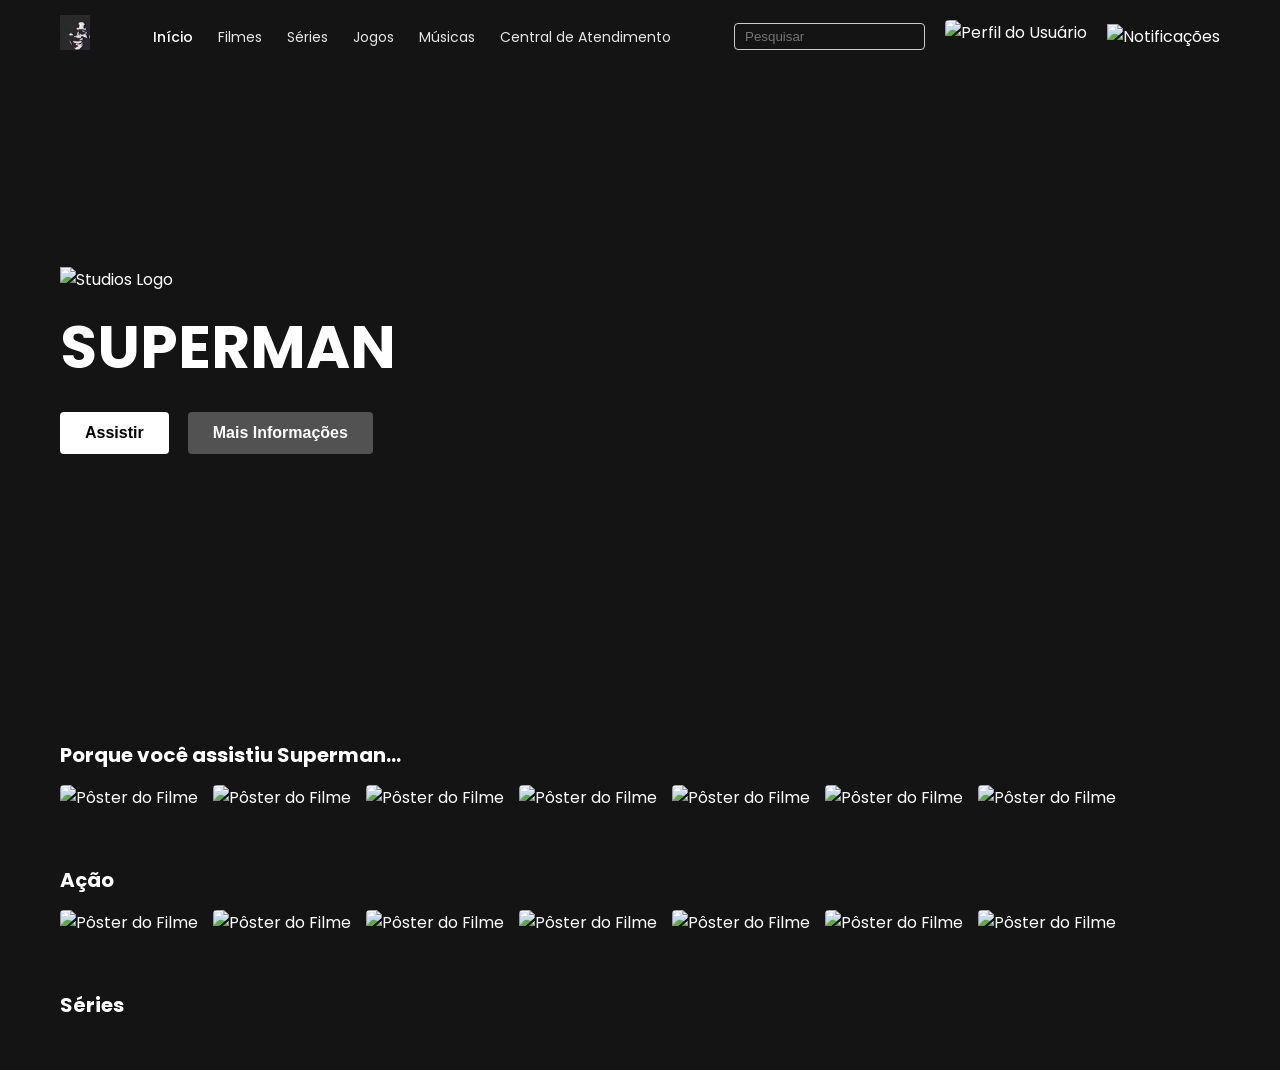
==== commit 462f29cf: "Merge branch 'nicolasklayvert:main' into master" ====
--- a/Stream Flow Project/index.html
+++ b/Stream Flow Project/index.html
@@ -6,7 +6,6 @@
     <title>StreamFlow - Seu Centro de Entretenimento</title>
     
     <link rel="stylesheet" href="style.css">
-    
     
     <link rel="preconnect" href="https://fonts.googleapis.com">
     <link rel="preconnect" href="https://fonts.gstatic.com" crossorigin>
@@ -17,10 +16,10 @@
     <header class="main-header">
         <div class="header-content">
             <a href="#" class="logo">
-                <img src="images/LogoStreaming.png" alt="StreamFlow Logo">
+                <img src="images/unnamed (2).png" alt="StreamFlow Logo">
             </a>
             <nav class="main-nav">
-                <ul> 
+                <ul>
                     <li><a href="#" class="active">Início</a></li>
                     <li><a href="#">Filmes</a></li>
                     <li><a href="#">Séries</a></li>
@@ -31,10 +30,8 @@
             </nav>
             <div class="user-menu">
                 <input type="text" class="search-bar" placeholder="Pesquisar">
-                <a href="perfil.html">
-                <img src="images/Nicolas.png" alt="Perfil do Usuário" class="user-avatar">
-                </a>
-                <img src="images/Bell.png" alt="Notificações" class="notification-bell">
+                <img src="images/user-avatar.png" alt="Perfil do Usuário" class="user-avatar">
+                <img src="images/bell-icon.png" alt="Notificações" class="notification-bell">
             </div>
         </div>
     </header>
@@ -42,12 +39,11 @@
     <main>
         <section class="hero-section">
             <div class="hero-content">
-                <img src="images/Filme-Logo.png" alt="Studios Logo" class="hero-studio-logo">
+                <img src="images/superman-studios-logo.png" alt="Studios Logo" class="hero-studio-logo">
+                <h1 class="hero-title">SUPERMAN</h1>
                 <div class="hero-buttons">
                     <button class="btn btn-primary">Assistir</button>
-                    
-                    <a href="movie.html" class="btn btn-secondary">Mais Informações</a>
-
+                    <button class="btn btn-secondary">Mais Informações</button>
                 </div>
             </div>
         </section>
@@ -56,25 +52,25 @@
             <h2>Porque você assistiu Superman...</h2>
             <div class="movie-list">
                 <div class="movie-poster">
-                    <img src="images/image 15.png" alt="Pôster do Filme">
+                    <img src="images/poster-superman-1.jpg" alt="Pôster do Filme">
                 </div>
                 <div class="movie-poster">
-                    <img src="images/image 13.png" alt="Pôster do Filme">
+                    <img src="images/poster-superman-2.jpg" alt="Pôster do Filme">
                 </div>
                 <div class="movie-poster">
-                    <img src="images/image 14.png" alt="Pôster do Filme">
+                    <img src="images/poster-superman-3.jpg" alt="Pôster do Filme">
                 </div>
                 <div class="movie-poster">
-                    <img src="images/image 11.png" alt="Pôster do Filme">
+                    <img src="images/poster-superman-4.jpg" alt="Pôster do Filme">
                 </div>
                 <div class="movie-poster">
-                    <img src="images/image 16.png" alt="Pôster do Filme">
+                    <img src="images/poster-superman-5.jpg" alt="Pôster do Filme">
                 </div>
                 <div class="movie-poster">
-                    <img src="images/image 17.png" alt="Pôster do Filme">
+                    <img src="images/poster-superman-6.jpg" alt="Pôster do Filme">
                 </div>
                 <div class="movie-poster">
-                    <img src="images/image 12.png" alt="Pôster do Filme">
+                    <img src="images/poster-superman-7.jpg" alt="Pôster do Filme">
                 </div>
             </div>
         </section>
@@ -83,25 +79,25 @@
             <h2>Ação</h2>
             <div class="movie-list">
                 <div class="movie-poster">
-                    <img src="images/image 17 (1).png" alt="Pôster do Filme">
+                    <img src="images/poster-acao-1.jpg" alt="Pôster do Filme">
                 </div>
                 <div class="movie-poster">
-                    <img src="images/image 18.png" alt="Pôster do Filme">
+                    <img src="images/poster-acao-2.jpg" alt="Pôster do Filme">
                 </div>
                  <div class="movie-poster">
-                    <img src="images/image 19.png" alt="Pôster do Filme">
+                    <img src="images/poster-acao-3.jpg" alt="Pôster do Filme">
                 </div>
                  <div class="movie-poster">
-                    <img src="images/image 20.png" alt="Pôster do Filme">
+                    <img src="images/poster-acao-4.jpg" alt="Pôster do Filme">
                 </div>
                  <div class="movie-poster">
-                    <img src="images/image 21.png" alt="Pôster do Filme">
+                    <img src="images/poster-acao-5.jpg" alt="Pôster do Filme">
                 </div>
                  <div class="movie-poster">
-                    <img src="images/image 22 (1).png" alt="Pôster do Filme">
+                    <img src="images/poster-acao-6.jpg" alt="Pôster do Filme">
                 </div>
                  <div class="movie-poster">
-                    <img src="images/image 23 (1).png" alt="Pôster do Filme">
+                    <img src="images/poster-acao-7.jpg" alt="Pôster do Filme">
                 </div>
             </div>
         </section>
@@ -115,4 +111,4 @@
     </main>
 
 </body>
-</html>
+</html>
--- a/Stream Flow Project/style.css
+++ b/Stream Flow Project/style.css
@@ -1,28 +1,21 @@
-/* ESTILOS GLOBAIS */
-   * {
+
+* {
     margin: 0;
     padding: 0;
     box-sizing: border-box;
 }
 
 body {
-    background-color: #141414;
-    color: #ffffff;
+    background-color: #141414; 
+    color: #ffffff; 
     font-family: 'Poppins', sans-serif;
 }
 
-a {
-    text-decoration: none;
-    color: inherit; 
-}
 
-/* COMPONENTES REUTILIZÁVEIS */
-
-/*  Cabeçalho Principal */
 .main-header {
     background-color: rgba(20, 20, 20, 0.8);
     padding: 15px 60px;
-    position: fixed;
+    position: fixed; 
     width: 100%;
     top: 0;
     z-index: 1000;
@@ -35,12 +28,9 @@
 }
 
 .logo img {
-    height: 70px; 
-    width: 200px;
-    border-radius: 4px;
+    height: 35px;
 }
 
-/* Navegação Principal  */
 .main-nav ul {
     list-style: none;
     display: flex;
@@ -49,17 +39,16 @@
 
 .main-nav a {
     color: #e5e5e5;
+    text-decoration: none;
     font-size: 14px;
     transition: color 0.3s;
 }
 
-.main-nav a:hover,
-.main-nav a.active {
+.main-nav a:hover, .main-nav a.active {
     color: #ffffff;
     font-weight: 500;
 }
 
-/*  Menu do Usuário  */
 .user-menu {
     display: flex;
     align-items: center;
@@ -75,19 +64,39 @@
 }
 
 .user-avatar {
-    height: 50px; 
-    width: 50px;
-    border-radius: 50%;
-    object-fit: cover; 
+    height: 32px;
+    border-radius: 4px;
 }
 
 .notification-bell {
-    height: 40px; 
-    cursor: pointer;
+    height: 24px;
 }
 
-/* Botões Padrão */
-.btn {
+
+.hero-section {
+    height: 80vh; 
+    background-image: linear-gradient(to top, rgba(20, 20, 20, 1) 10%, rgba(20, 20, 20, 0) 50%), url('images/superman-background.jpg');
+    background-size: cover;
+    background-position: center top;
+    display: flex;
+    flex-direction: column;
+    justify-content: center;
+    padding-left: 60px;
+}
+
+.hero-studio-logo {
+    width: 150px;
+    margin-bottom: 10px;
+}
+
+.hero-title {
+    font-size: 60px;
+    font-weight: 700;
+    text-transform: uppercase;
+    margin-bottom: 20px;
+}
+
+.hero-buttons .btn {
     padding: 12px 25px;
     border: none;
     border-radius: 4px;
@@ -98,7 +107,7 @@
     transition: opacity 0.3s;
 }
 
-.btn:hover {
+.hero-buttons .btn:hover {
     opacity: 0.8;
 }
 
@@ -112,7 +121,7 @@
     color: #ffffff;
 }
 
-/* Seção de Carrossel de Filmes/Séries */
+
 .carousel-section {
     padding: 20px 60px;
 }
@@ -126,277 +135,23 @@
 .movie-list {
     display: flex;
     gap: 15px;
-    overflow-x: auto;
+    overflow-x: auto; 
     overflow-y: hidden;
-    padding-bottom: 15px;
+    padding-bottom: 15px; 
 }
 
+
 .movie-list::-webkit-scrollbar {
-    display: none; 
+    display: none;
 }
 
 .movie-poster img {
-    width: 180px;
+    width: 180px; 
     border-radius: 4px;
     transition: transform 0.3s ease;
-    display: block;
 }
 
 .movie-poster img:hover {
-    transform: scale(1.05);
+    transform: scale(1.05); 
     cursor: pointer;
-}
-
-
-
-/*  PÁGINA INICIAL */
-.hero-section {
-    height: 80vh;
-    background-image: linear-gradient(to top, rgba(20, 20, 20, 1) 10%, rgba(20, 20, 20, 0) 50%), url('images/Superman-Home.png');
-    background-size: cover;
-    background-position: center top;
-    display: flex;
-    flex-direction: column;
-    justify-content: center;
-    padding-left: 60px;
-}
-
-.hero-section .hero-studio-logo {
-    width: 500px;
-    margin-bottom: 2px;
-}
-
-.hero-section .hero-buttons .btn {
-    padding: 12px 50px; 
-    margin-left: 40px;
-    margin-right: 0px;
-}
-
-/*  PÁGINA DE DETALHES DO FILME */
-.movie-hero {
-    position: relative;
-    height: 90vh;
-    background-image:
-        linear-gradient(to right, rgba(20, 20, 20, 1) 5%, rgba(20, 20, 20, 0.5) 60%, rgba(20, 20, 20, 0) 100%),
-        url('images/superman-details-background.jpg.png');
-    background-size: cover;
-    background-position: center top;
-    display: flex;
-    align-items: center;
-    padding: 0 60px;
-}
-
-.movie-hero .hero-details {
-    max-width: 50%;
-}
-
-.movie-hero .studio-logo {
-    width: 500px;
-    margin-bottom: 2px;
-}
-
-.metadata {
-    display: flex;
-    align-items: center;
-    gap: 12px;
-    margin-bottom: 15px;
-}
-
-.metadata .tag {
-    border: 1px solid rgba(255, 255, 255, 0.7);
-    padding: 2px 6px;
-    font-size: 12px;
-    border-radius: 4px;
-}
-
-.metadata .age-rating {
-    background-color: #e5a00d;
-    color: #141414;
-    border: none;
-    font-weight: 700;
-}
-
-.movie-info {
-    font-size: 14px;
-    color: #c9c9c9;
-    margin-bottom: 10px;
-}
-
-.movie-description {
-    font-size: 15px;
-    line-height: 1.5;
-    margin-bottom: 25px;
-    max-width: 550px;
-}
-
-.user-actions-panel {
-    border: 1px solid #333;
-    background-color: rgba(0, 0, 0, 0.2);
-    border-radius: 8px;
-    padding: 15px 20px;
-    margin-bottom: 25px;
-    max-width: 300px;
-}
-
-.user-actions-panel h4 {
-    margin: 0 0 10px 0;
-    font-size: 14px;
-    text-transform: uppercase;
-    color: #c9c9c9;
-}
-
-.user-actions-panel ul {
-    list-style: none;
-    padding: 0;
-    margin: 0;
-}
-
-.user-actions-panel li {
-    display: flex;
-    align-items: center;
-    gap: 10px;
-}
-
-.user-actions-panel label {
-    font-size: 16px;
-    cursor: pointer;
-}
-
-.content-tabs {
-    padding: 0 60px;
-    border-bottom: 1px solid #333;
-    margin-top: -30px;
-    position: relative;
-    z-index: 10;
-}
-
-.content-tabs ul {
-    list-style: none;
-    display: flex;
-    gap: 30px;
-}
-
-.content-tabs a {
-    color: #a8a8a8;
-    text-transform: uppercase;
-    font-size: 14px;
-    font-weight: 700;
-    display: inline-block;
-    padding: 15px 0;
-    border-bottom: 3px solid transparent;
-    transition: all 0.3s;
-}
-
-.content-tabs a.active,
-.content-tabs a:hover {
-    color: #ffffff;
-    border-bottom-color: #e50914;
-}
-
-/* PÁGINA DE PERFIL */
-body.perfil { 
-    background: linear-gradient( to bottom, #1C91BC 0%, #000000 59%, #C83898 100%);
-}
-
-.perfil-container {
-    
-}
-
-.perfil-header .topo-nav {
-    display: flex;
-    justify-content: space-between;
-    align-items: center;
-    padding: 15px 20px;
-    position: relative;
-}
-
-.perfil-header .topo-nav h1 {
-    position: absolute;
-    left: 50%;
-    transform: translateX(-50%);
-    margin: 0;
-    font-size: 2em;
-    letter-spacing: 2px;
-}
-
-.perfil-header .btn-voltar {
-    color: #e5e5e5;
-    z-index: 10;
-    font-size: 0.9em;
-}
-
-.info-usuario {
-    display: flex;
-    align-items: center;
-    gap: 20px;
-    padding: 20px;
-}
-
-.info-usuario .foto-perfil {
-    width: 180px;
-    height: 180px;
-    border-radius: 50%;
-    object-fit: cover;
-}
-
-.info-usuario h2 {
-    font-family: 'Lucida Sans', 'Lucida Sans Regular', 'Lucida Grande', 'Lucida Sans Unicode', Geneva, Verdana, sans-serif;
-    font-weight: 700;
-    font-size: 250%;
-}
-
-.estatisticas-container {
-    display: grid;
-    grid-template-columns: repeat(3, 1fr);
-    text-align: center;
-    padding: 15px 0;
-    border-bottom: 1px solid rgba(255, 255, 255, 0.425);
-}
-
-.stat-valor {
-    font-family: 'Lucida Sans', 'Lucida Sans Regular', 'Lucida Grande', 'Lucida Sans Unicode', Geneva, Verdana, sans-serif;
-    font-size: 2em;
-    font-weight: bold;
-}
-
-.stat-label {
-    font-size: 0.8em;
-    color: #c0c0c0;
-}
-
-.lista-preferencias {
-    padding: 30px 20px;
-}
-
-.secao-lista h3 {
-    display: flex;
-    align-items: center;
-    margin-bottom: 15px;
-}
-
-.icone-editar {
-    background-color: white;
-    border-radius: 50%;
-    width: 20px;
-    height: 20px;
-    display: flex;
-    justify-content: center;
-    align-items: center;
-    margin-left: 10px;
-    cursor: pointer;
-}
-
-.icone-editar img {
-    height: 12px;
-}
-
-.galeria-capas {
-    display: flex;
-    gap: 15px;
-    overflow-x: auto;
-    padding-bottom: 15px;
-}
-
-.galeria-capas::-webkit-scrollbar {
-    display: none;
 }
